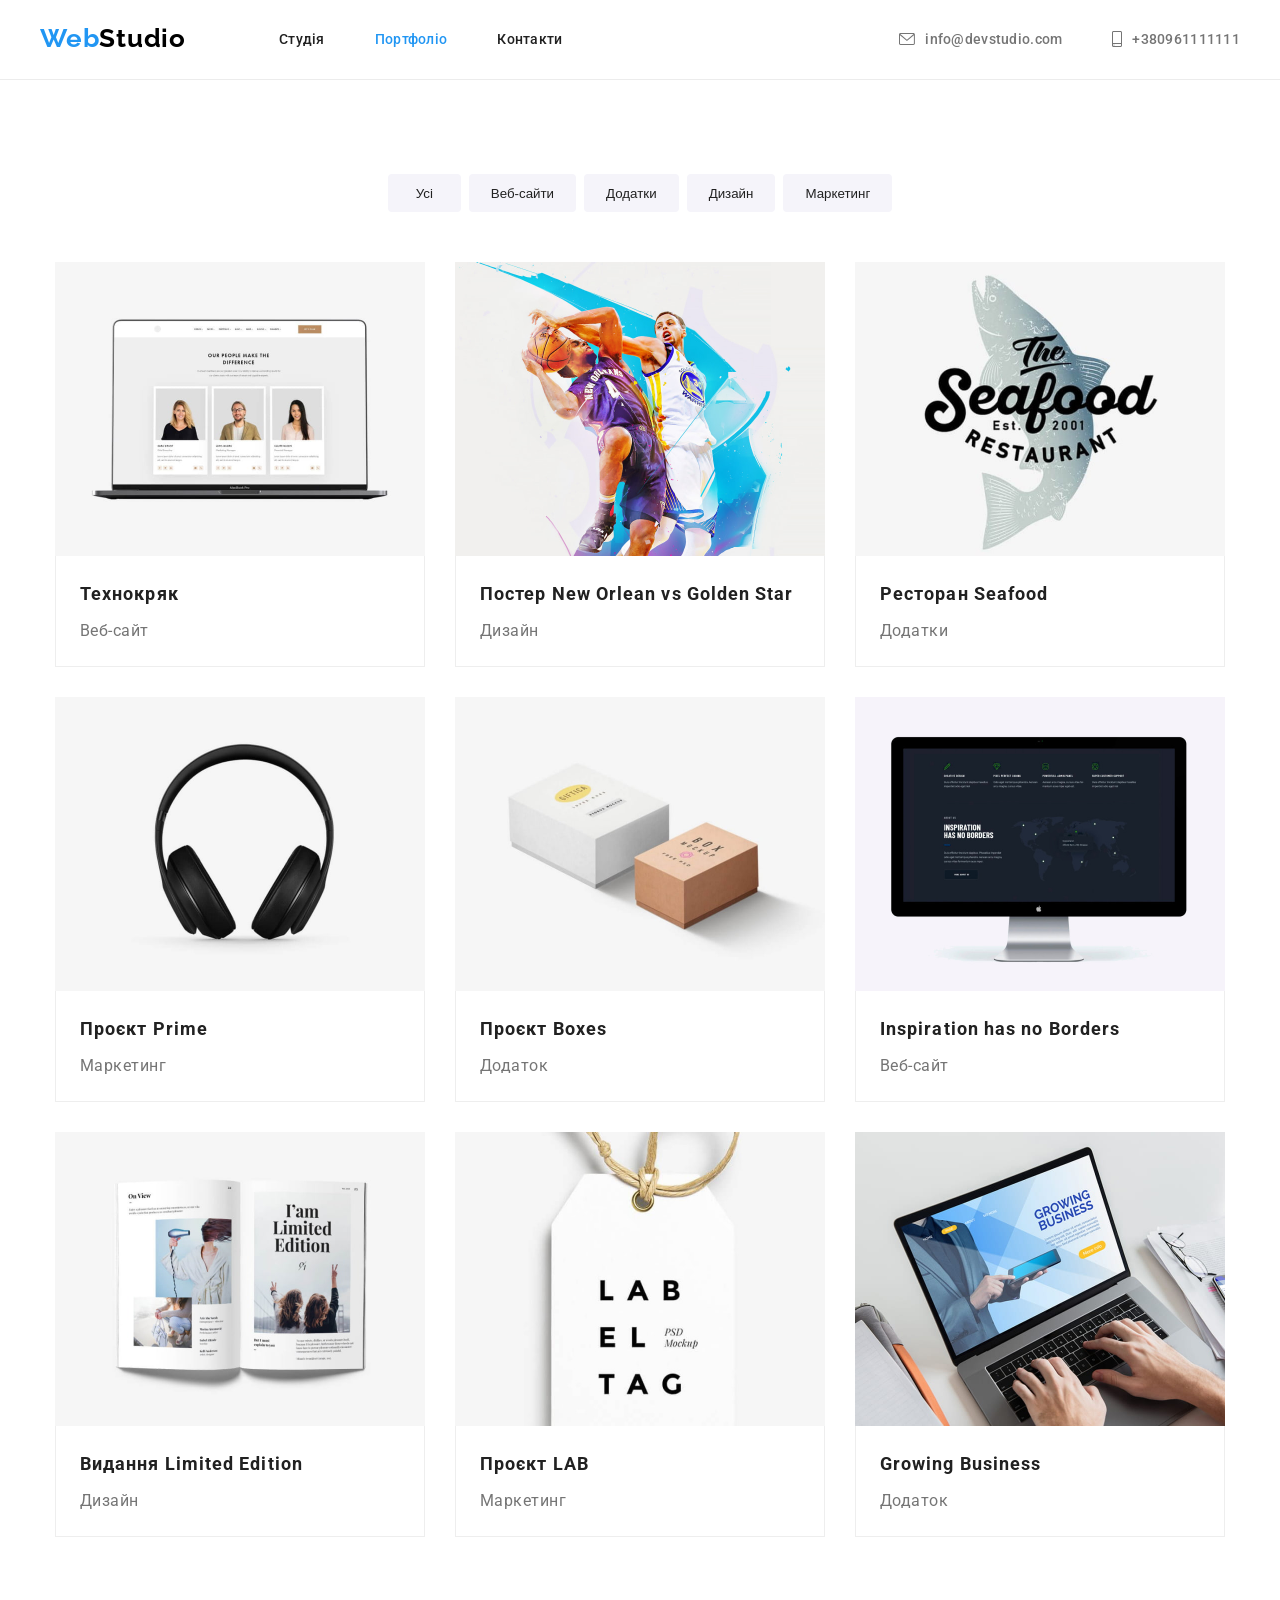
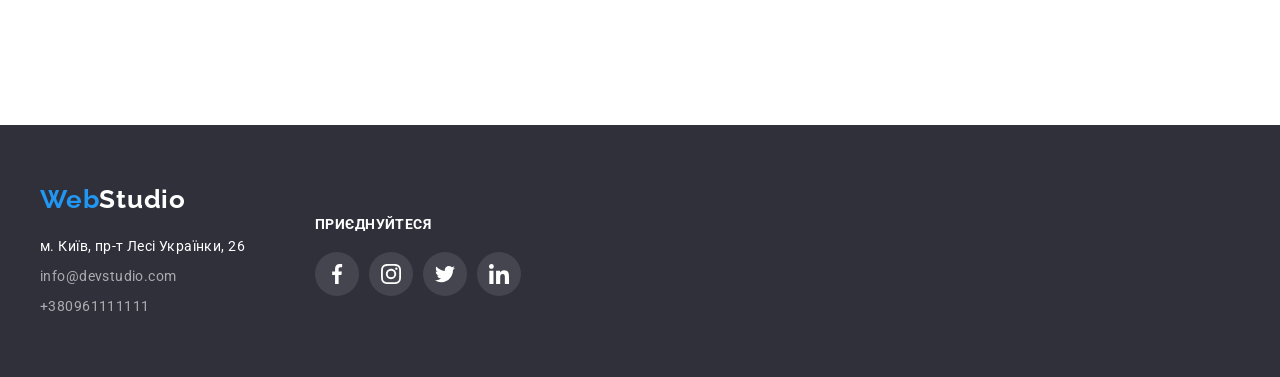
==== portfolio.html @ 9e39c8fd "clone of 04" ====
<!DOCTYPE html>
<html lang="uk">
    <head>
        <meta charset="UTF-8">
        <title>Portfolio WebStudio</title>
        <link rel="stylesheet" href="./style/style.css">
        <link href="https://fonts.googleapis.com/css?family=Roboto:400,500,700,900&display=swap" rel="stylesheet">
        <link href="https://fonts.googleapis.com/css?family=Raleway:700&display=swap" rel="stylesheet">
    </head>

    <body>
        <header id="pageTop" class="navigation-bar">
            <div class="container navigation-container">
                <ul class="navigation">
                    <li><a href="./index.html" class="logo"><span class="color-blue">Web</span>Studio</a></li>
                    <li><a href="./index.html" class="nav-link">Студія</a></li>
                    <li><a href="./portfolio.html" class="nav-link current">Портфоліо</a></li>
                    <li><a href="#contacts" class="nav-link">Контакти</a></li>
                </ul>
                <ul class="adress-list-header">
                    <li><a href="mailto:info@devstudio.com" class="adress email">
                            <svg class="adress-icon" width="16" height="12">
                                <use href="./images/icons.svg#icon-envelope-1"></use>
                            </svg>
                            info@devstudio.com
                        </a></li>
                    <li><a href="tel:+380961111111" class="adress">
                            <svg class="adress-icon" width="10" height="16">
                                <use href="./images/icons.svg#icon-smartphone-1"></use>
                            </svg>
                            +380961111111
                        </a></li>
                </ul>
            </div>
        </header>

        <main>
            <section class="section">
                <div class="container">
                    <h1 class="hiden"></h1>
                    <ul class="button-list">
                        <li><button type="button" class="nav-button">Усі</button></li>
                        <li><button type="button" class="nav-button">Веб-сайти</button></li>
                        <li><button type="button" class="nav-button">Додатки</button></li>
                        <li><button type="button" class="nav-button">Дизайн</button></li>
                        <li><button type="button" class="nav-button">Маркетинг</button></li>
                    </ul>
        
                    <ul class="portfolio-list-of-projects">
                        <li>
                            <a class="portfolio-project-item">
                                <img src="./images/tehnocrack.jpg" alt="Компьютер із сайтом на екрані" width="370px" height="294px">
                                <div class="border-for-link">
                                    <h2 class="project-name">Технокряк</h2>
                                    <p class="project-category">Веб-сайт</p>
                                </div>
                            </a>
                        </li>
        
                        <li>
                            <a class="portfolio-project-item">
                                <img src="./images/poster_new_orlean.jpg" alt="Два баскетболісти у прижку" width="370px" height="294px">
                                <div class="border-for-link">
                                    <h2 class="project-name">Постер New Orlean vs Golden Star</h2>
                                    <p class="project-category">Дизайн</p>
                                </div>
                            </a>
                        </li>
        
                        <li>
                            <a class="portfolio-project-item">
                                <img src="./images/restoran_seafood.jpg" alt="Назва ресторану Seafood на фоні риби" width="370px" height="294px">
                                <div class="border-for-link">
                                    <h2 class="project-name">Ресторан Seafood</h2>
                                    <p class="project-category">Додатки</p>
                                </div>
                            </a>
                        </li>
        
                        <li>
                            <a class="portfolio-project-item">
                                <img src="./images/project_prime.jpg" alt="Навушники" width="370px" height="294px">
                                <div class="border-for-link">
                                    <h2 class="project-name">Проєкт Prime</h2>
                                    <p class="project-category">Маркетинг</p>
                                </div>
                            </a>
                        </li>
        
                        <li>
                            <a class="portfolio-project-item">
                                <img src="./images/project_boxes.jpg" alt="Коробки" width="370px" height="294px">
                                <div class="border-for-link">
                                    <h2 class="project-name">Проєкт Boxes</h2>
                                    <p class="project-category">Додаток</p>
                                </div>
                            </a>
                        </li>
        
                        <li>
                            <a class="portfolio-project-item">
                                <img src="./images/inspiration_has_no_borders.jpg" alt="Компьютер із сайтом на екрані" width="370px" height="294px">
                                <div class="border-for-link">
                                    <h2 class="project-name">Inspiration has no Borders</h2>
                                    <p class="project-category">Веб-сайт</p>
                                </div>
                            </a>
                        </li>
        
                        <li>
                            <a class="portfolio-project-item">
                                <img src="./images/limited_edition.jpg" alt="Журнал Limited Edition" width="370px" height="294px">
                                <div class="border-for-link">
                                    <h2 class="project-name">Видання Limited Edition</h2>
                                    <p class="project-category">Дизайн</p>
                                </div>
                            </a>
                        </li>
        
                        <li>
                            <a class="portfolio-project-item">
                                <img src="./images/project_lab.jpg" alt="Бірка із написом LAB EL TAG" width="370px" height="294px">
                                <div class="border-for-link">
                                    <h2 class="project-name">Проєкт LAB</h2>
                                    <p class="project-category">Маркетинг</p>
                                </div>
                            </a>
                        </li>
        
                        <li>
                            <a class="portfolio-project-item">
                                <img src="./images/growing_bisness.jpg" alt="Ноутбук за яким працюють" width="370px" height="294px">
                                <div class="border-for-link">
                                    <h2 class="project-name">Growing Business</h2>
                                    <p class="project-category">Додаток</p>
                                </div>
                            </a>
                        </li>
                    </ul>
                </div>
            </section>
        </main>



        <footer id="contacts" class="contacts">
            <div class="container contacts-container">
                <address>
                    <ul class="adress-list">
                        <li class="footer"><a href="./index.html" class="logo footer"><span
                                    class="color-blue">Web</span>Studio</a></li>
                        <li class="address-footer"><a href="https://goo.gl/maps/CPtrU1FHBa2aNyZL9" target="_blank"
                                rel="noopener noreferrer nofollow" class="map-adress">м. Київ, пр-т Лесі Українки, 26</a></li>
                        <li class="address-footer"><a href="mailto:info@devstudio.com" class="email-tel">info@devstudio.com</a>
                        </li>
                        <li class="address-footer"><a href="tel:+380961111111" class="email-tel">+380961111111</a></li>
                    </ul>
                </address>
                <div class="footer-soc-container">
                    <h2 class="footer-soc-text">Приєднуйтеся</h2>
                    <ul class="team-soc-list footer-soc-list">
                        <li class="team-soc-item footer-soc-item">
                            <a href="" class="team-soc-link">
                                <svg class="team-soc-icon footer-soc-icon" width="44" height="44">
                                    <use href="./images/icons.svg#icon-facebook-1"></use>
                                </svg>
                            </a>
                        </li>
                        <li class="team-soc-item footer-soc-item">
                            <a href="" class="team-soc-link">
                                <svg class="team-soc-icon footer-soc-icon" width="44" height="44">
                                    <use href="./images/icons.svg#icon-instagram-2"></use>
                                </svg>
                            </a>
                        </li>
                        <li class="team-soc-item footer-soc-item">
                            <a href="" class="team-soc-link">
                                <svg class="team-soc-icon footer-soc-icon" width="44" height="44">
                                    <use href="./images/icons.svg#icon-twitter-1"></use>
                                </svg>
                            </a>
                        </li>
                        <li class="team-soc-item footer-soc-item">
                            <a href="" class="team-soc-link">
                                <svg class="team-soc-icon footer-soc-icon" width="44" height="44">
                                    <use href="./images/icons.svg#icon-linkedin-1"></use>
                                </svg>
                            </a>
                        </li>
                    </ul>
                </div>
            </div>
        </footer>

    </body>
</html>
---- style/style.css ----
p,
h1,
h2,
h3,
h4,
h5,
h6 {
    margin: 0;
}

img{
    vertical-align: top;
}

ul,
ol {
    margin: 0;
    padding-left: 0;
}

button {
    cursor: pointer;
}

address {
    font-style: normal;
}

ul {
    list-style-type: none;
}

a {
    text-decoration: none;
}

a:visited {
    color: rgba(33, 33, 33, 1);
}

a {
    color: rgba(33, 33, 33, 1);
}

a:hover {
    color: rgba(33, 150, 243, 1);
}

a:focus {
    color: rgba(33, 150, 243, 1);
}

button:hover {
    cursor: pointer;
}

body {
    font-family: 'Roboto', 'Raleway', sans-serif;
    background-color: #FFFFFF;
    color: #212121;
    font-size: 14px;
    margin: 0
}

.icon-container {
    width: 270px;
    height: 120px;
    display: flex;
    justify-content: center;
    align-items: center;
    background-color: rgba(245, 244, 250, 1);
    border-radius: 4px;
    margin-bottom: 30px;
}

.section {
    padding-top: 94px;
    padding-bottom: 94px;
}

.container {
    width: 1200px;
    padding-right: 15px;
    padding-left: 15px;
    margin: 0 auto;
}

.hiden {
    display: none;
}

.section-title {
    font-weight: 700;
    font-size: 36px;
    line-height: 1.17;
    text-align: center;
    letter-spacing: 0.03em;
    color: rgba(33, 33, 33, 1);
    margin-bottom: 50px;
}


.navigation-bar {
    padding-top: 24px;
    padding-bottom: 24px;
    background: rgba(255, 255, 255, 1);
    height: 31px;
    border-bottom: 1px solid rgba(236, 236, 236, 1);
}

.navigation-container {
    display: flex;
    flex-direction: row;
    justify-content: space-around;
    align-items: center;
}

.navigation {
    display: flex;
    align-content: center;
    justify-content: center;
    align-items: center;
}

.nav-link {
    margin-left: 50px;
    font-weight: 500;
    line-height: 1.15;
    letter-spacing: 0.02em;
}

.adress-icon {
    fill: rgba(117, 117, 117, 1);
    margin-right: 10px;
}

.adress {
    color: rgba(117, 117, 117, 1);
    font-weight: 500;
    line-height: 1.15;
    letter-spacing: 0.02em;
    display: flex;
    align-content: center;
    justify-content: center;
    align-items: center;
    margin-left: auto;
}

.adress-list-header {
    display: flex;
    align-content: center;
    justify-content: center;
    align-items: center;
    margin-left: auto;
}

.adress:hover {
    color: rgba(33, 150, 243, 1);
}

.adress:hover .adress-icon {
    fill: rgba(33, 150, 243, 1);
}

.email {
    margin-right: 50px;
}

.logo {
    margin-right: 43px;
    font-family: 'Raleway';
    font-weight: 700;
    font-size: 26px;
    line-height: 1.15;
    letter-spacing: 0.03em;
    color: rgba(0, 0, 0, 1);
}

.color-blue {
    color: rgba(33, 150, 243, 1);
}




.hero-section {
    padding-top: 200px;
    padding-bottom: 200px;
    background: rgba(47, 48, 58, 1);
    color: rgba(255, 255, 255, 1);
    background-image: linear-gradient(rgba(47, 48, 58, 0.4), rgba(47, 48, 58, 0.4)), url(../images/hero_background_img.jpg);
    background-position: center;
    background-repeat: no-repeat;
    background-size: 1600px;
}

.hero-container {
    display: flex;
    align-items: center;
    flex-wrap: wrap;
    align-content: center;
    justify-content: center;
    flex-direction: column;
}

.hero-title {
    font-weight: 900;
    font-size: 44px;
    line-height: 1.365;
    text-align: center;
    letter-spacing: 0.06em;
    text-transform: uppercase;
}

.make-order {
    width: 216px;
    height: 50px;
    background: rgba(33, 150, 243, 1);
    box-shadow: 0px 4px 4px rgba(0, 0, 0, 0.15);
    border-radius: 4px;
    border: 0px;
    margin: 30px auto 0;
    color: rgba(255, 255, 255, 1);
    font-size: 16px;
}



.feature-list {
    margin: 0 auto;
    width: fit-content;
    display: flex;
    align-content: center;
    flex-direction: row;
    align-items: flex-start;
    justify-content: center;
    gap: 30px;
}

.feature-section{
    padding-bottom: 0;
}

.feature-list-container {}

.feture-list-icon {
    fill: rgba(33, 33, 33, 1);
}

.feature {
    width: 270px;
}

.feature-mean {
    line-height: 1.72;
    letter-spacing: 0.03em;
    color: rgba(117, 117, 117, 1);
}

.feature-title {
    font-size: 1.1em;
    line-height: 0.98;
    letter-spacing: 0.03em;
    text-transform: uppercase;
    color: rgba(33, 33, 33, 1);
    margin-bottom: 10px;
}




.portfolio-img {
    display: flex;
    flex-direction: row;
    align-content: center;
    justify-content: center;
    align-items: center;
    gap: 30px;
}

.portfolio {
    padding-bottom: 94px;
    margin-left: calc(50% - 50vw);
    width: 100vw;
    padding-top: 94px;
}

.portfolio>h2 {
    margin-bottom: 50px;
}




.team {
    margin-left: calc(50% - 50vw);
    width: 100vw;
    background: rgba(245, 244, 250, 1);
}

.team>h2 {
    margin-bottom: 50px;
}

.team-list {
    display: flex;
    gap: 30px;
    width: fit-content;
    margin: 0 auto;
}

.part-of-team {
    background: #FFFFFF;
    width: 270px;
    height: 428px;
    box-shadow: 0px 1px 3px rgba(0, 0, 0, 0.12), 0px 1px 1px rgba(0, 0, 0, 0.14), 0px 2px 1px rgba(0, 0, 0, 0.2);
    border-radius: 0px 0px 4px 4px;
    padding: 0;
}

.team-soc-item {
    width: 44px;
    height: 44px;
    display: flex;
    justify-content: center;
    align-items: center;
}

.team-soc-link {
    width: 44px;
    height: 44px;
    display: flex;
    justify-content: center;
    align-items: center;
    border-radius: 50%;
}

.team-soc-list {
    width: 206px;
    display: flex;
    justify-content: center;
    gap: 10px;
    margin-left: 32px;
}

.team-soc-icon {
    width: 20px;
    height: 20px;
    fill: rgba(175, 177, 184, 1);
}

.team-soc-link:hover {
    background-color: rgba(33, 150, 243, 1);
}

.team-soc-link:hover .team-soc-icon {
    fill: rgba(255, 255, 255, 1);
}

.team-soc-link:focus {
    background-color: rgba(33, 150, 243, 1);
}

.team-soc-link:focus .team-soc-icon {
    fill: rgba(255, 255, 255, 1);
}

.team-member-name {
    margin: 30px auto 10px;
    font-weight: 500;
    font-size: 16px;
    line-height: 1.2;
    text-align: center;
    letter-spacing: 0.03em;
    color: rgba(33, 33, 33, 1);
}

.team-member-post {
    margin: 10px auto 16px;

    font-size: 16px;
    line-height: 1.2;
    text-align: center;
    letter-spacing: 0.03em;
    color: rgba(117, 117, 117, 1);
}


.regular-customer-list {
    display: flex;
    justify-content: center;
    align-items: center;
    gap: 30px;
}

.regular-customer-link {
    width: 170px;
    height: 92px;
    border: 1px solid rgba(175, 177, 184, 1);
    border-radius: 4px;
    display: flex;
    justify-content: center;
    align-items: center;
}

.regular-customer-icon {
    width: 106px;
    height: 60px;
    fill: rgba(175, 177, 184, 1);
}

.regular-customer-link:hover {
    border: 1px solid rgba(33, 150, 243, 1);
}

.regular-customer-link:hover .regular-customer-icon {
    fill: rgba(33, 150, 243, 1);
}

.regular-customer-link:focus {
    border: 1px solid rgba(33, 150, 243, 1);
}

.regular-customer-link:focus .regular-customer-icon {
    fill: rgba(33, 150, 243, 1);
}



.contacts {
    margin-left: calc(50% - 50vw);
    width: 100vw;
    background: rgba(47, 48, 58, 1);
    height: 192px;
    padding-top: 60px;
    margin-bottom: -5px;
}

.contacts-container {
    display: flex;
    align-items: center;
}

.footer {
    height: 31px;
    margin-bottom: 20px;
}

.footer-soc-text {
    font-family: 'Roboto';
    font-style: normal;
    font-weight: 700;
    font-size: 14px;
    line-height: 16px;
    letter-spacing: 0.03em;
    text-transform: uppercase;

    color: #FFFFFF;
}

.footer-soc-item {
    background-color: rgba(255, 255, 255, 0.1);
    border-radius: 50%;
}

.footer-soc-icon {
    fill: rgba(255, 255, 255, 1);
}

.footer-soc-list {
    margin-top: 20px;
    margin-left: 0;
}

.footer-soc-container {
    margin-left: 70px;
}

.logo.footer {
    color: rgba(255, 255, 255, 1);
}

.address-footer {
    margin-bottom: 9px;
    line-height: 1.5;
    letter-spacing: 0.03em;
    font-style: normal;
}

.email-tel {
    color: rgba(255, 255, 255, 0.6);
}

.map-adress {
    color: rgba(255, 255, 255, 1);
}

.map-adress:hover {
    color: rgba(255, 255, 255, 1);
}



.nav-button {
    min-width: 73px;
    min-height: 38px;
    padding: 6px 22px;
    background: rgba(245, 244, 250, 1);
    border-radius: 4px;
    border: 0px;
    color: rgba(33, 33, 33, 1);
}

.nav-button:hover {
    background: rgba(33, 150, 243, 1);
    box-shadow: 0px 3px 1px rgba(0, 0, 0, 0.1), 
                    0px 1px 2px rgba(0, 0, 0, 0.08), 
                        0px 2px 2px rgba(0, 0, 0, 0.12);
    border-radius: 4px;
    color: rgba(255, 255, 255, 1);
}

.nav-button:focus {
    background: rgba(33, 150, 243, 1);
    box-shadow: 0px 3px 1px rgba(0, 0, 0, 0.1),
                    0px 1px 2px rgba(0, 0, 0, 0.08),
                        0px 2px 2px rgba(0, 0, 0, 0.12);
    border-radius: 4px;
    color: rgba(255, 255, 255, 1);
}

.button-list {
    display: flex;
    align-items: center;
    flex-wrap: nowrap;
    flex-direction: row;
    justify-content: center;
    gap: 8px;
}




.portfolio-list-of-projects {
    margin: 0 auto 94px;
    margin-top: 50px;
    display: flex;
    flex-wrap: wrap;
    align-items: center;
    justify-content: center;
    flex-direction: row;
    align-content: center;
    gap: 30px;
    width: 1200px;
}

.portfolio-project-item:hover{
    box-shadow: 0px 1px 1px rgba(0, 0, 0, 0.12),
                    0px 4px 4px rgba(0, 0, 0, 0.06), 
                        1px 4px 6px rgba(0, 0, 0, 0.16);
}

.portfolio-project-item:focus {
    box-shadow: 0px 1px 1px rgba(0, 0, 0, 0.12),
        0px 4px 4px rgba(0, 0, 0, 0.06),
            1px 4px 6px rgba(0, 0, 0, 0.16);
}

.border-for-link{
    width: 368px;
    padding-top: 20px;
    border: 1px solid rgba(238, 238, 238, 1);
    border-top: 0px;
}

.project-name {
    width: 322px;
    margin: 0 24px;



    font-weight: 700;
    font-size: 18px;
    line-height: 2;
    letter-spacing: 0.06em;
    color: rgba(33, 33, 33, 1);
}

.project-category {
    width: 322px;
    margin: 4px 24px 20px;



    font-size: 16px;
    line-height: 1.88;
    letter-spacing: 0.03em;
    color: rgba(117, 117, 117, 1);
}

.nav-link.current {
    color: rgba(33, 150, 243, 1);
}
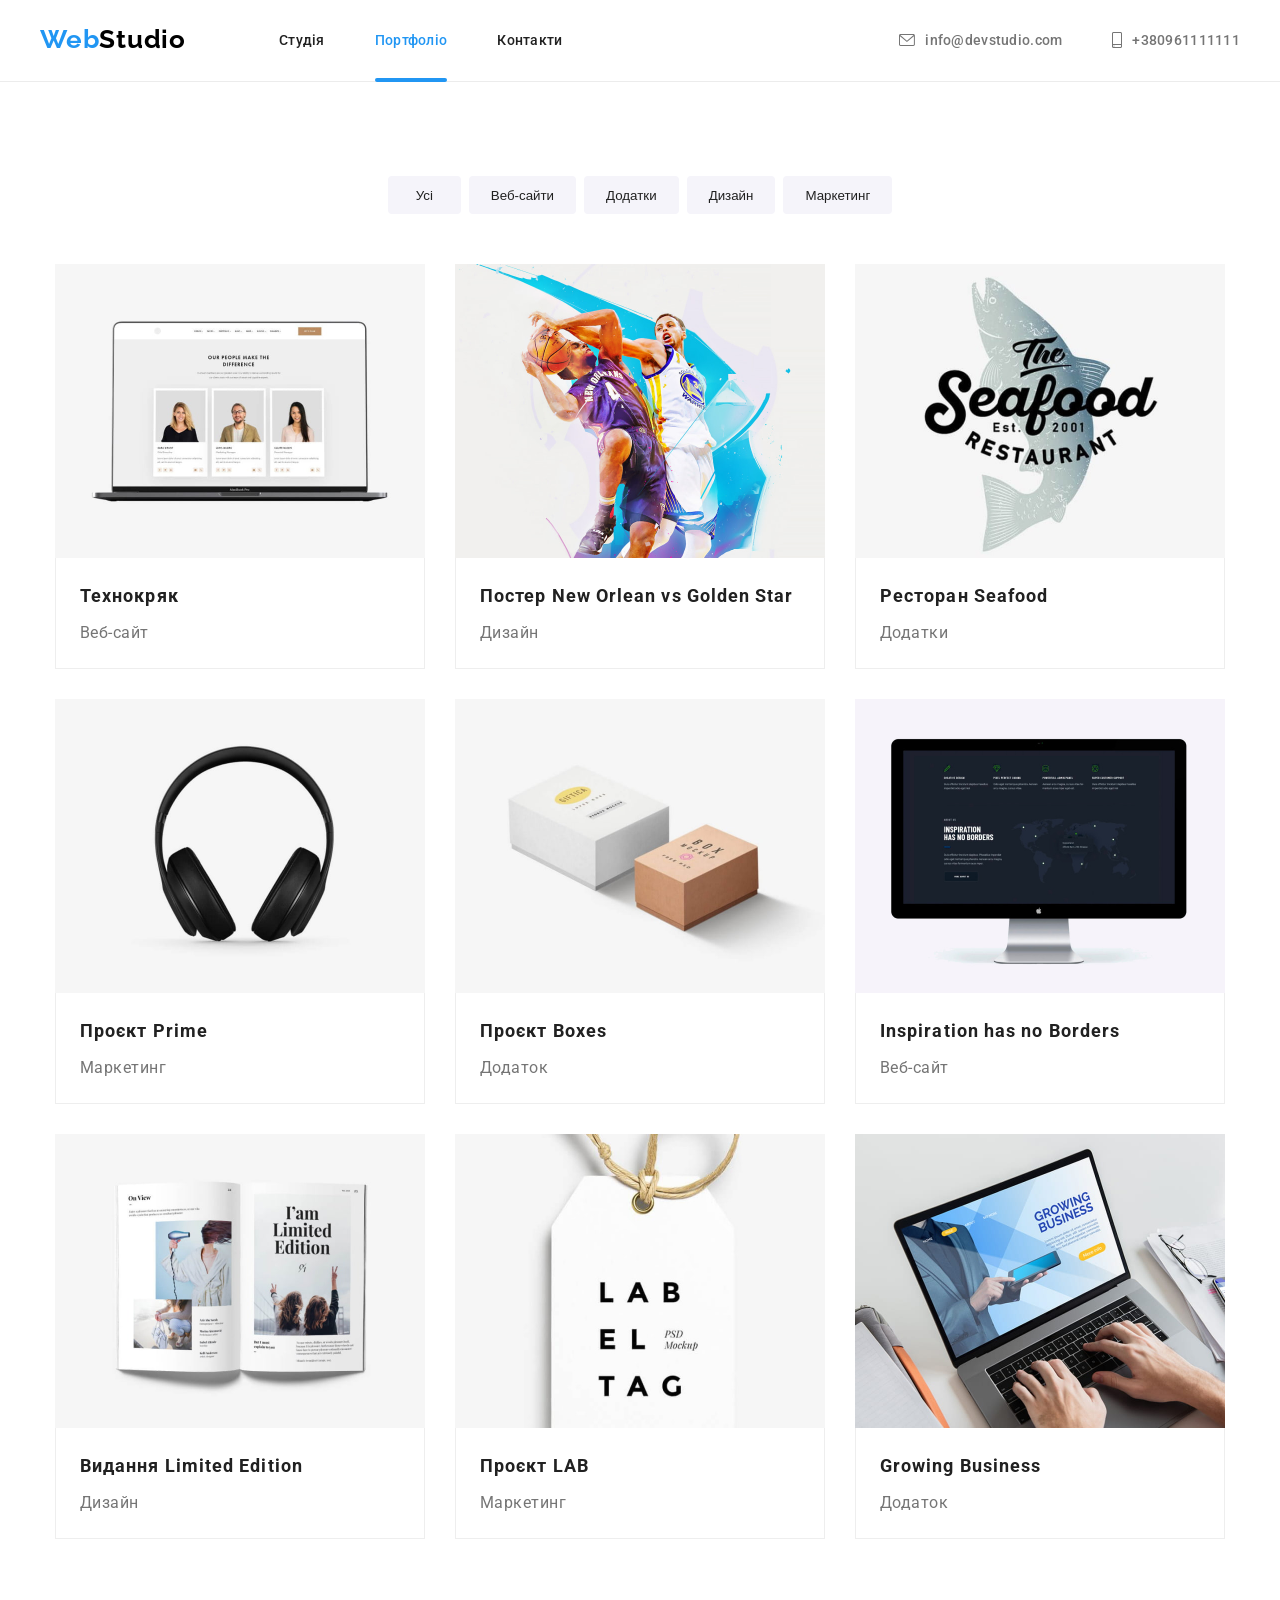
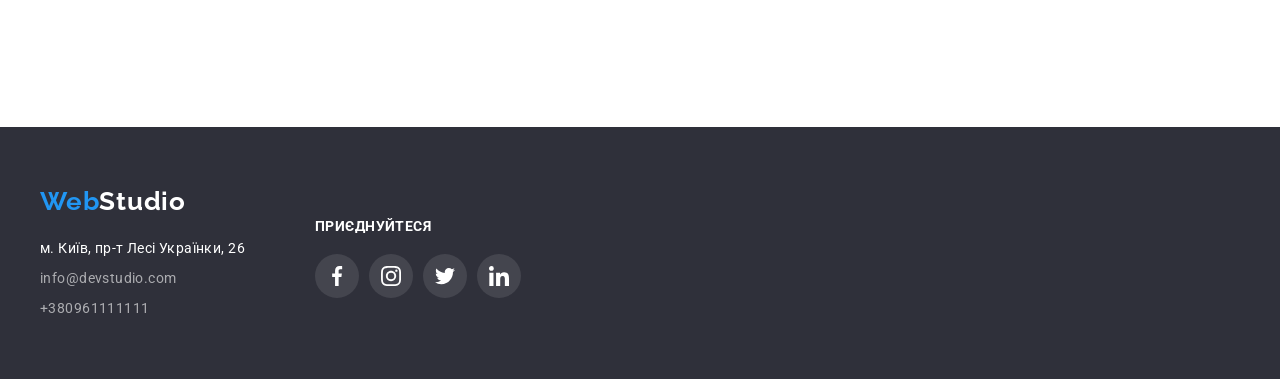
==== commit 2ba6bcf7: "done" ====
--- a/portfolio.html
+++ b/portfolio.html
@@ -49,7 +49,14 @@
                     <ul class="portfolio-list-of-projects">
                         <li>
                             <a class="portfolio-project-item">
-                                <img src="./images/tehnocrack.jpg" alt="Компьютер із сайтом на екрані" width="370px" height="294px">
+                                <div class="portfolio-project-item-wrap">
+                                    <img src="./images/tehnocrack.jpg" alt="Компьютер із сайтом на екрані" width="370px" height="294px">
+                                    <div class="portfolio-item-slide-text-wrap">
+                                        <p class="portfolio-item-slide-text">
+                                            Ресурс пропонує комплексні пропозиції з різним рівнем функціоналу та сервісів. Все це дозволить відвідувачу отримати вичерпні відомості про компанію чи приватну особу.
+                                        </p>
+                                    </div>
+                                </div>
                                 <div class="border-for-link">
                                     <h2 class="project-name">Технокряк</h2>
                                     <p class="project-category">Веб-сайт</p>
--- a/style/style.css
+++ b/style/style.css
@@ -99,10 +99,16 @@
     margin-bottom: 50px;
 }
 
+.navigation{
+    display: flex;
+    justify-content: space-around;
+    align-items: center;
+    gap: 50px;
+}
 
 .navigation-bar {
-    padding-top: 24px;
-    padding-bottom: 24px;
+    padding-top: 25px;
+    padding-bottom: 25px;
     background: rgba(255, 255, 255, 1);
     height: 31px;
     border-bottom: 1px solid rgba(236, 236, 236, 1);
@@ -115,15 +121,7 @@
     align-items: center;
 }
 
-.navigation {
-    display: flex;
-    align-content: center;
-    justify-content: center;
-    align-items: center;
-}
-
 .nav-link {
-    margin-left: 50px;
     font-weight: 500;
     line-height: 1.15;
     letter-spacing: 0.02em;
@@ -278,11 +276,39 @@
     gap: 30px;
 }
 
+.portfolio-img>li{
+    height: 294px;
+}
+
 .portfolio {
     padding-bottom: 94px;
     margin-left: calc(50% - 50vw);
     width: 100vw;
     padding-top: 94px;
+}
+
+
+
+.container-for-portfolio-text{
+    width: 370px;
+    height: 70px;
+    display: flex;
+    align-items: center;
+    justify-content: center;
+    position: relative;
+    bottom: 70px;
+    background: linear-gradient(rgba(47, 48, 58, 0.8),rgba(47, 48, 58, 0.8));
+}
+
+.portfolio-text{
+    color: rgba(255, 255, 255, 1);
+    font-family: 'Roboto';
+    font-style: normal;
+    font-weight: 700;
+    line-height: 1.15em;
+    text-align: center;
+    letter-spacing: 0.03em;
+    text-transform: uppercase;
 }
 
 .portfolio>h2 {
@@ -552,7 +578,7 @@
     align-content: center;
     gap: 30px;
     width: 1200px;
-}
+    }
 
 .portfolio-project-item:hover{
     box-shadow: 0px 1px 1px rgba(0, 0, 0, 0.12),
@@ -599,5 +625,99 @@
 }
 
 .nav-link.current {
+    position: relative;
+    top: 2px;
     color: rgba(33, 150, 243, 1);
+}
+
+.nav-link.current::after{
+    display: block;
+    position: relative;
+    top: 30px;
+    content: "";
+    height: 4px;
+    background-color: rgba(33, 150, 243, 1);
+    border-radius: 2px;
+}
+
+.backdrop{
+    position: fixed;
+    top: 0;
+    width: 100vw;
+    height: 100vh;
+    background: rgba(0, 0, 0, 0.2);
+    transition: opacity 250ms cubic-bezier(0.4, 0, 0.2, 1), visibility 250ms cubic-bezier(0.4, 0, 0.2, 1);
+}
+
+.modal{
+    width: 528px;
+    min-height: 581px;
+    background-color: rgba(255, 255, 255, 1);
+    border-radius: 4px;
+    position: absolute;
+    top: 50%;
+    left: 50%;
+    transform: translate(-50%, -50%) scale(1);
+    transition: transform 250ms cubic-bezier(0.4, 0, 0.2, 1);
+}
+
+.backdrop.is-hidden .modal{
+    transform: translate(-50%, -50%) scale(0);
+}
+
+.modal-close{
+    position: absolute;
+    top: 8px;
+    right: 8px;
+    width: 30px;
+    height: 30px;
+    border-radius: 50%;
+    background-color: transparent;
+    border: 1px solid rgba(0, 0, 0, 0.1);
+    display: flex;
+    align-items: center;
+    justify-content: center;
+}
+
+.modal-close-svg{
+    width: 11px;
+    height: 11px;
+    fill: rgba(0, 0, 0, 1);
+}
+
+.is-hidden{
+    visibility: hidden;
+    opacity: 0;
+    pointer-events: none;
+}
+
+
+
+.portfolio-item-slide-text-wrap{
+    position: absolute;
+    height: 100%;
+    top: 0;
+    background-color: rgba(33, 150, 243, 0.9);
+    transform: translateY(100%);
+    transition: transform 250ms cubic-bezier(0.4, 0, 0.2, 1);
+}
+
+.portfolio-item-slide-text{
+    display: block;
+    margin: 63px 34px;
+    color: rgba(255, 255, 255, 1);
+    font-family: 'Roboto';
+    font-weight: 400;
+    font-size: 18px;
+    line-height: 1.5;
+    letter-spacing: 0.03em;
+}
+
+.portfolio-project-item:hover .portfolio-item-slide-text-wrap{
+    transform: translateY(0);
+}
+
+.portfolio-project-item-wrap{
+    position: relative;
+    overflow: hidden;   
 }
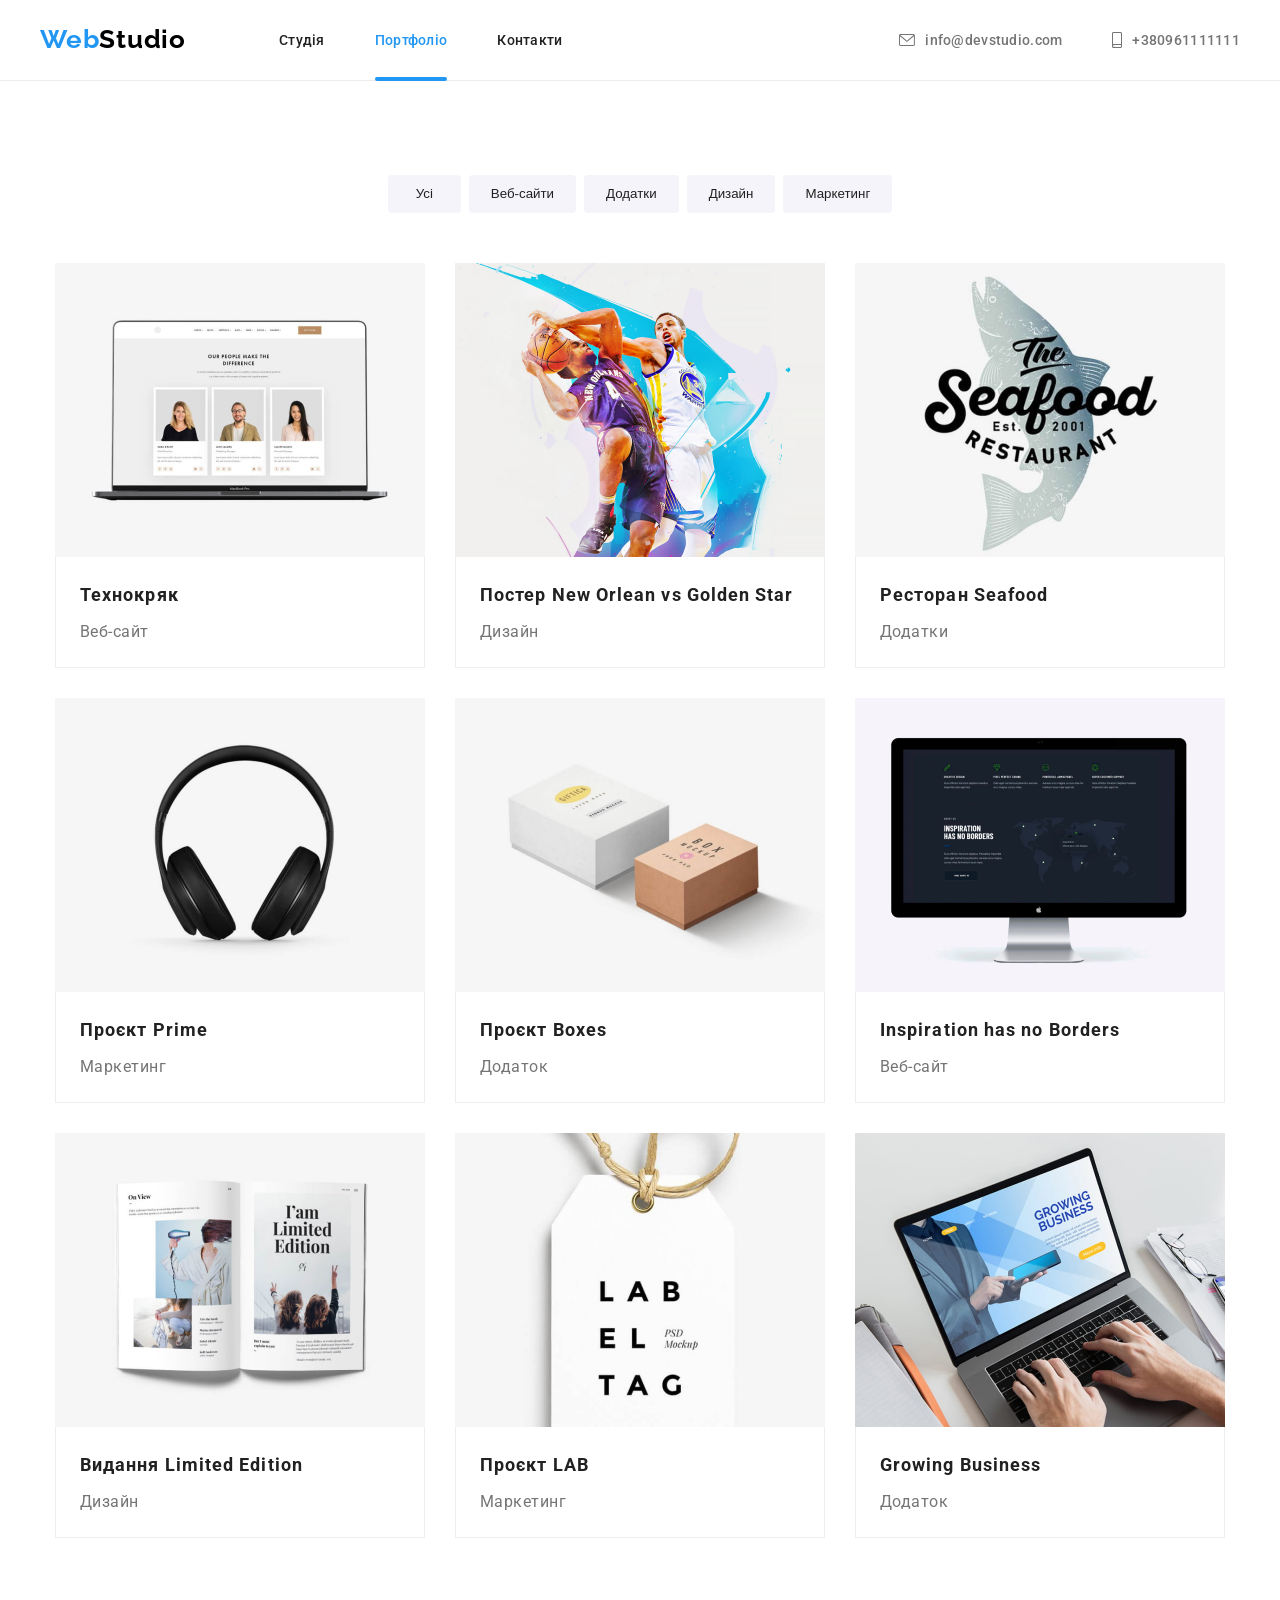
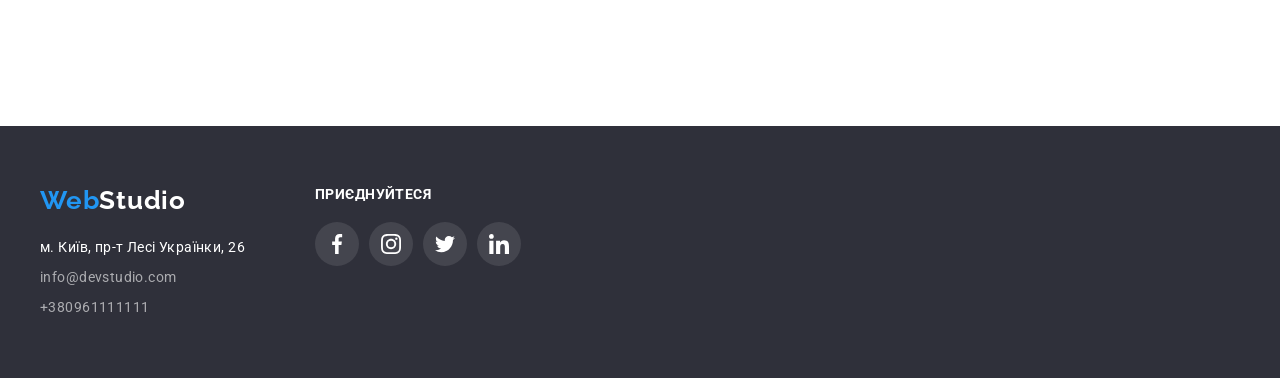
==== commit b210f908: "fixed" ====
--- a/portfolio.html
+++ b/portfolio.html
@@ -66,7 +66,15 @@
         
                         <li>
                             <a class="portfolio-project-item">
-                                <img src="./images/poster_new_orlean.jpg" alt="Два баскетболісти у прижку" width="370px" height="294px">
+                                <div class="portfolio-project-item-wrap">
+                                    <img src="./images/poster_new_orlean.jpg" alt="Два баскетболісти у прижку" width="370px" height="294px">
+                                    <div class="portfolio-item-slide-text-wrap">
+                                        <p class="portfolio-item-slide-text">
+                                            Ресурс пропонує комплексні пропозиції з різним рівнем функціоналу та сервісів. Все це дозволить відвідувачу
+                                            отримати вичерпні відомості про компанію чи приватну особу.
+                                        </p>
+                                    </div>
+                                </div>
                                 <div class="border-for-link">
                                     <h2 class="project-name">Постер New Orlean vs Golden Star</h2>
                                     <p class="project-category">Дизайн</p>
@@ -76,7 +84,15 @@
         
                         <li>
                             <a class="portfolio-project-item">
-                                <img src="./images/restoran_seafood.jpg" alt="Назва ресторану Seafood на фоні риби" width="370px" height="294px">
+                                <div class="portfolio-project-item-wrap">
+                                    <img src="./images/restoran_seafood.jpg" alt="Назва ресторану Seafood на фоні риби" width="370px" height="294px">
+                                    <div class="portfolio-item-slide-text-wrap">
+                                        <p class="portfolio-item-slide-text">
+                                            Ресурс пропонує комплексні пропозиції з різним рівнем функціоналу та сервісів. Все це дозволить відвідувачу
+                                            отримати вичерпні відомості про компанію чи приватну особу.
+                                        </p>
+                                    </div>
+                                </div>
                                 <div class="border-for-link">
                                     <h2 class="project-name">Ресторан Seafood</h2>
                                     <p class="project-category">Додатки</p>
@@ -86,7 +102,15 @@
         
                         <li>
                             <a class="portfolio-project-item">
-                                <img src="./images/project_prime.jpg" alt="Навушники" width="370px" height="294px">
+                                <div class="portfolio-project-item-wrap">
+                                    <img src="./images/project_prime.jpg" alt="Навушники" width="370px" height="294px">
+                                    <div class="portfolio-item-slide-text-wrap">
+                                        <p class="portfolio-item-slide-text">
+                                            Ресурс пропонує комплексні пропозиції з різним рівнем функціоналу та сервісів. Все це дозволить відвідувачу
+                                            отримати вичерпні відомості про компанію чи приватну особу.
+                                        </p>
+                                    </div>
+                                </div>
                                 <div class="border-for-link">
                                     <h2 class="project-name">Проєкт Prime</h2>
                                     <p class="project-category">Маркетинг</p>
@@ -96,7 +120,15 @@
         
                         <li>
                             <a class="portfolio-project-item">
-                                <img src="./images/project_boxes.jpg" alt="Коробки" width="370px" height="294px">
+                                <div class="portfolio-project-item-wrap">
+                                    <img src="./images/project_boxes.jpg" alt="Коробки" width="370px" height="294px">
+                                    <div class="portfolio-item-slide-text-wrap">
+                                        <p class="portfolio-item-slide-text">
+                                            Ресурс пропонує комплексні пропозиції з різним рівнем функціоналу та сервісів. Все це дозволить відвідувачу
+                                            отримати вичерпні відомості про компанію чи приватну особу.
+                                        </p>
+                                    </div>
+                                </div>
                                 <div class="border-for-link">
                                     <h2 class="project-name">Проєкт Boxes</h2>
                                     <p class="project-category">Додаток</p>
@@ -106,7 +138,15 @@
         
                         <li>
                             <a class="portfolio-project-item">
-                                <img src="./images/inspiration_has_no_borders.jpg" alt="Компьютер із сайтом на екрані" width="370px" height="294px">
+                                <div class="portfolio-project-item-wrap">
+                                    <img src="./images/inspiration_has_no_borders.jpg" alt="Компьютер із сайтом на екрані" width="370px" height="294px">
+                                    <div class="portfolio-item-slide-text-wrap">
+                                        <p class="portfolio-item-slide-text">
+                                            Ресурс пропонує комплексні пропозиції з різним рівнем функціоналу та сервісів. Все це дозволить відвідувачу
+                                            отримати вичерпні відомості про компанію чи приватну особу.
+                                        </p>
+                                    </div>
+                                </div>
                                 <div class="border-for-link">
                                     <h2 class="project-name">Inspiration has no Borders</h2>
                                     <p class="project-category">Веб-сайт</p>
@@ -116,7 +156,15 @@
         
                         <li>
                             <a class="portfolio-project-item">
-                                <img src="./images/limited_edition.jpg" alt="Журнал Limited Edition" width="370px" height="294px">
+                                <div class="portfolio-project-item-wrap">
+                                    <img src="./images/limited_edition.jpg" alt="Журнал Limited Edition" width="370px" height="294px">
+                                    <div class="portfolio-item-slide-text-wrap">
+                                        <p class="portfolio-item-slide-text">
+                                            Ресурс пропонує комплексні пропозиції з різним рівнем функціоналу та сервісів. Все це дозволить відвідувачу
+                                            отримати вичерпні відомості про компанію чи приватну особу.
+                                        </p>
+                                    </div>
+                                </div>
                                 <div class="border-for-link">
                                     <h2 class="project-name">Видання Limited Edition</h2>
                                     <p class="project-category">Дизайн</p>
@@ -126,7 +174,15 @@
         
                         <li>
                             <a class="portfolio-project-item">
-                                <img src="./images/project_lab.jpg" alt="Бірка із написом LAB EL TAG" width="370px" height="294px">
+                                <div class="portfolio-project-item-wrap">
+                                    <img src="./images/project_lab.jpg" alt="Бірка із написом LAB EL TAG" width="370px" height="294px">
+                                    <div class="portfolio-item-slide-text-wrap">
+                                        <p class="portfolio-item-slide-text">
+                                            Ресурс пропонує комплексні пропозиції з різним рівнем функціоналу та сервісів. Все це дозволить відвідувачу
+                                            отримати вичерпні відомості про компанію чи приватну особу.
+                                        </p>
+                                    </div>
+                                </div>
                                 <div class="border-for-link">
                                     <h2 class="project-name">Проєкт LAB</h2>
                                     <p class="project-category">Маркетинг</p>
@@ -136,7 +192,15 @@
         
                         <li>
                             <a class="portfolio-project-item">
-                                <img src="./images/growing_bisness.jpg" alt="Ноутбук за яким працюють" width="370px" height="294px">
+                                <div class="portfolio-project-item-wrap">
+                                    <img src="./images/growing_bisness.jpg" alt="Ноутбук за яким працюють" width="370px" height="294px">
+                                    <div class="portfolio-item-slide-text-wrap">
+                                        <p class="portfolio-item-slide-text">
+                                            Ресурс пропонує комплексні пропозиції з різним рівнем функціоналу та сервісів. Все це дозволить відвідувачу
+                                            отримати вичерпні відомості про компанію чи приватну особу.
+                                        </p>
+                                    </div>
+                                </div>
                                 <div class="border-for-link">
                                     <h2 class="project-name">Growing Business</h2>
                                     <p class="project-category">Додаток</p>
--- a/style/style.css
+++ b/style/style.css
@@ -40,6 +40,7 @@
 
 a {
     color: rgba(33, 33, 33, 1);
+    transition: color 250ms cubic-bezier(0.4, 0, 0.2, 1);
 }
 
 a:hover {
@@ -104,13 +105,12 @@
     justify-content: space-around;
     align-items: center;
     gap: 50px;
-}
-
-.navigation-bar {
     padding-top: 25px;
     padding-bottom: 25px;
+}
+
+.navigation-bar {
     background: rgba(255, 255, 255, 1);
-    height: 31px;
     border-bottom: 1px solid rgba(236, 236, 236, 1);
 }
 
@@ -122,9 +122,11 @@
 }
 
 .nav-link {
+    display: block;
     font-weight: 500;
     line-height: 1.15;
     letter-spacing: 0.02em;
+    transition: color 250ms cubic-bezier(0.4, 0, 0.2, 1);
 }
 
 .adress-icon {
@@ -142,6 +144,7 @@
     justify-content: center;
     align-items: center;
     margin-left: auto;
+    transition: color 250ms cubic-bezier(0.4, 0, 0.2, 1), fill 250ms cubic-bezier(0.4, 0, 0.2, 1);
 }
 
 .adress-list-header {
@@ -150,6 +153,8 @@
     justify-content: center;
     align-items: center;
     margin-left: auto;
+    padding-top: 25px;
+    padding-bottom: 25px;
 }
 
 .adress:hover {
@@ -215,6 +220,7 @@
     height: 50px;
     background: rgba(33, 150, 243, 1);
     box-shadow: 0px 4px 4px rgba(0, 0, 0, 0.15);
+    font-weight: 700;
     border-radius: 4px;
     border: 0px;
     margin: 30px auto 0;
@@ -359,6 +365,7 @@
     justify-content: center;
     align-items: center;
     border-radius: 50%;
+    transition: background 250ms cubic-bezier(0.4, 0, 0.2, 1), fill 250ms cubic-bezier(0.4, 0, 0.2, 1);;
 }
 
 .team-soc-list {
@@ -427,6 +434,7 @@
     display: flex;
     justify-content: center;
     align-items: center;
+    transition: fill 250ms cubic-bezier(0.4, 0, 0.2, 1), border 250ms cubic-bezier(0.4, 0, 0.2, 1);
 }
 
 .regular-customer-icon {
@@ -464,7 +472,7 @@
 
 .contacts-container {
     display: flex;
-    align-items: center;
+    align-items: flex-start;
 }
 
 .footer {
@@ -515,10 +523,12 @@
 
 .email-tel {
     color: rgba(255, 255, 255, 0.6);
+    transition: color 250ms cubic-bezier(0.4, 0, 0.2, 1);
 }
 
 .map-adress {
     color: rgba(255, 255, 255, 1);
+    transition: color 250ms cubic-bezier(0.4, 0, 0.2, 1);;
 }
 
 .map-adress:hover {
@@ -535,6 +545,7 @@
     border-radius: 4px;
     border: 0px;
     color: rgba(33, 33, 33, 1);
+    transition: bacground 250ms cubic-bezier(0.4, 0, 0.2, 1), box-shadow 250ms cubic-bezier(0.4, 0, 0.2, 1), color 250ms cubic-bezier(0.4, 0, 0.2, 1);
 }
 
 .nav-button:hover {
@@ -542,7 +553,6 @@
     box-shadow: 0px 3px 1px rgba(0, 0, 0, 0.1), 
                     0px 1px 2px rgba(0, 0, 0, 0.08), 
                         0px 2px 2px rgba(0, 0, 0, 0.12);
-    border-radius: 4px;
     color: rgba(255, 255, 255, 1);
 }
 
@@ -578,7 +588,12 @@
     align-content: center;
     gap: 30px;
     width: 1200px;
-    }
+}
+
+.portfolio-project-item{
+    display: block;
+    transition: box-shadow 250ms cubic-bezier(0.4, 0, 0.2, 1);
+}
 
 .portfolio-project-item:hover{
     box-shadow: 0px 1px 1px rgba(0, 0, 0, 0.12),
@@ -633,7 +648,7 @@
 .nav-link.current::after{
     display: block;
     position: relative;
-    top: 30px;
+    top: 29px;
     content: "";
     height: 4px;
     background-color: rgba(33, 150, 243, 1);
@@ -717,6 +732,10 @@
     transform: translateY(0);
 }
 
+.portfolio-project-item:focus .portfolio-item-slide-text-wrap {
+    transform: translateY(0);
+}
+
 .portfolio-project-item-wrap{
     position: relative;
     overflow: hidden;   
